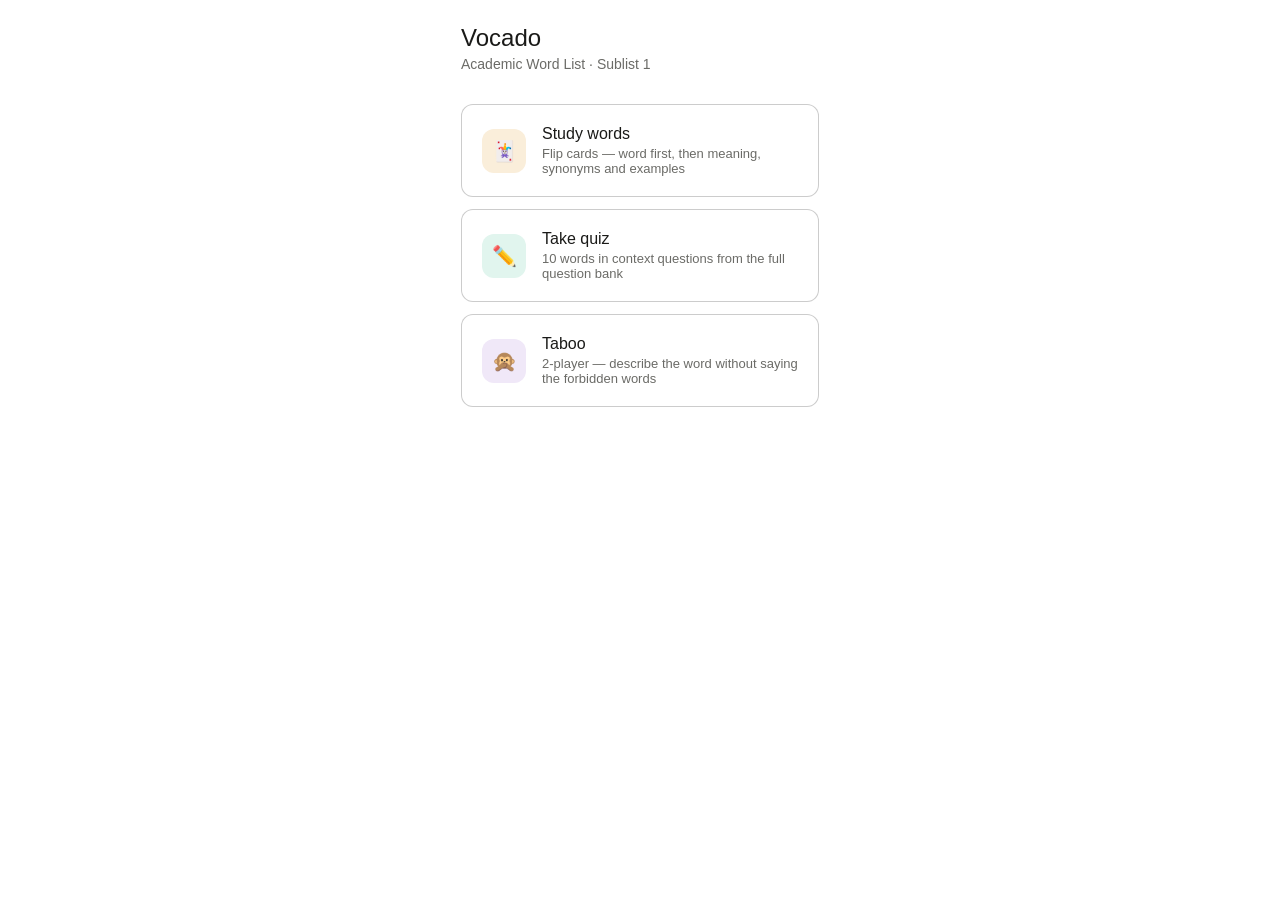
==== index.html @ 725736d5 "Convert prototype to PWA shell #1 - Split into index.html, css/app.css, js/app.js, js/data.js - Adde" ====
<!DOCTYPE html>
<html lang="en">
<head>
<meta charset="UTF-8">
<meta name="viewport" content="width=device-width, initial-scale=1.0">
<meta name="theme-color" content="#1D9E75">
<meta name="apple-mobile-web-app-capable" content="yes">
<meta name="apple-mobile-web-app-status-bar-style" content="default">
<meta name="apple-mobile-web-app-title" content="Vocado">
<link rel="manifest" href="/manifest.json">
<link rel="apple-touch-icon" href="/icons/icon-192.png">
<link rel="stylesheet" href="/css/app.css">
<title>Vocado</title>
</head>
<body>
<div id="app">

<!-- HOME -->
<div id="screen-home" class="screen active">
  <div class="hw">
    <p class="htitle">Vocado</p>
    <p class="hsub">Academic Word List · Sublist 1</p>
    <div class="mode-grid">
      <div class="mode-card" onclick="startStudy()">
        <div class="mode-icon study">🃏</div>
        <div><div class="mode-title">Study words</div><div class="mode-desc">Flip cards — word first, then meaning, synonyms and examples</div></div>
      </div>
      <div class="mode-card" onclick="startQuiz()">
        <div class="mode-icon quiz">✏️</div>
        <div><div class="mode-title">Take quiz</div><div class="mode-desc">10 words in context questions from the full question bank</div></div>
      </div>
      <div class="mode-card" onclick="startTabooSetup()">
        <div class="mode-icon taboo">🙊</div>
        <div><div class="mode-title">Taboo</div><div class="mode-desc">2-player — describe the word without saying the forbidden words</div></div>
      </div>
    </div>
  </div>
</div>

<!-- STUDY -->
<div id="screen-study" class="screen">
  <div class="hdr">
    <button class="back" onclick="goHome()">←</button>
    <span class="hdr-t">Study words</span>
  </div>
  <div class="fc-wrap">
    <div class="fc-counter" id="fc-counter">1 / 60</div>
    <div class="fc-card" id="fc-card" onclick="flipCard()"></div>
    <button class="fc-flip-btn" id="fc-flip-btn" onclick="flipCard()">Tap to reveal →</button>
    <div class="fc-nav">
      <button class="fc-btn" onclick="fcNav(-1)">← Prev</button>
      <button class="fc-btn primary" onclick="fcNav(1)">Next →</button>
    </div>
  </div>
</div>

<!-- QUIZ -->
<div id="screen-question" class="screen">
  <div class="hdr">
    <button class="back" onclick="goHome()">←</button>
    <span class="hdr-t">Quiz</span>
  </div>
  <div class="prog-wrap">
    <div class="prog-lbl" id="qpl">Q1 / 10</div>
    <div class="prog-track"><div class="prog-fill" id="qpf" style="width:10%"></div></div>
  </div>
  <div id="qcontent"></div>
</div>

<!-- TABOO SETUP -->
<div id="screen-taboo-setup" class="screen">
  <div class="hdr">
    <button class="back" onclick="goHome()">←</button>
    <span class="hdr-t">Taboo</span>
  </div>
  <div class="taboo-setup">
    <p class="taboo-intro">
      <strong>How to play:</strong> One player describes the target word to the other — but cannot say the word itself or any of the forbidden words shown on the card.<br><br>
      The guesser looks away while the describer reads the card. Tap <strong>Got it ✓</strong> if the guesser says the word, or <strong>Pass ✗</strong> to skip. 10 cards per round.
    </p>
    <div class="sgrid" style="margin-bottom:1.25rem">
      <div class="sc"><div class="scl">Cards per round</div><div class="scv">10</div></div>
      <div class="sc"><div class="scl">Timer</div><div class="scv" id="taboo-timer-display">30s</div></div>
    </div>
    <div style="display:flex;gap:8px;margin-bottom:1.25rem">
      <button onclick="setTimer(30)" id="tbtn-30" style="flex:1;padding:10px;border:.5px solid var(--taboo-border);border-radius:var(--rad);background:var(--taboo-bg);color:var(--taboo-txt);font-family:inherit;font-size:14px;cursor:pointer">30s</button>
      <button onclick="setTimer(45)" id="tbtn-45" style="flex:1;padding:10px;border:.5px solid var(--border2);border-radius:var(--rad);background:var(--bg);color:var(--txt);font-family:inherit;font-size:14px;cursor:pointer">45s</button>
      <button onclick="setTimer(60)" id="tbtn-60" style="flex:1;padding:10px;border:.5px solid var(--border2);border-radius:var(--rad);background:var(--bg);color:var(--txt);font-family:inherit;font-size:14px;cursor:pointer">60s</button>
      <button onclick="setTimer(0)"  id="tbtn-0"  style="flex:1;padding:10px;border:.5px solid var(--border2);border-radius:var(--rad);background:var(--bg);color:var(--txt);font-family:inherit;font-size:14px;cursor:pointer">No timer</button>
    </div>
    <button class="taboo-start-btn" onclick="startTaboo()">Start game →</button>
  </div>
</div>

<!-- TABOO GAME -->
<div id="screen-taboo" class="screen">
  <div class="hdr">
    <button class="back" onclick="endTaboo()">←</button>
    <span class="hdr-t" id="taboo-hdr">Taboo — Card 1/10</span>
  </div>
  <div class="taboo-card-wrap" id="taboo-content"></div>
</div>

<!-- SUMMARY -->
<div id="screen-summary" class="screen">
  <div class="sw">
    <p class="sh" id="sumh">Done</p>
    <p class="ss" id="sums">AWL Sublist 1</p>
    <div class="sgrid">
      <div class="sc"><div class="scl" id="sum-lbl1">Correct</div><div class="scv" id="sumc">—</div></div>
      <div class="sc"><div class="scl" id="sum-lbl2">Accuracy</div><div class="scv" id="suma">—</div></div>
    </div>
    <p class="slbl" id="missed-lbl">Words to review</p>
    <div class="missed-list" id="missed-list"></div>
    <button class="again" id="again-btn">Play again</button>
    <button class="hret" onclick="goHome()">Back to home</button>
  </div>
</div>

</div><!-- /app -->
<script src="/js/data.js"></script>
<script src="/js/app.js"></script>
</body>
</html>
---- css/app.css ----
*{box-sizing:border-box;margin:0;padding:0}
:root{
  --bg:#fff;--bg2:#f5f5f3;--bg3:#eeece8;
  --txt:#1a1a18;--txt2:#6b6b67;--txt3:#9b9b96;
  --border:rgba(0,0,0,0.12);--border2:rgba(0,0,0,0.2);
  --acc:#1D9E75;--acc-bg:#E1F5EE;--acc-txt:#085041;
  --dan:#D85A30;--dan-bg:#FAECE7;--dan-txt:#4A1B0C;
  --warn-bg:#FAEEDA;--warn-txt:#633806;--warn-border:#C8820A;
  --taboo-bg:#F0E8F8;--taboo-txt:#4A1875;--taboo-border:#8B45C8;
  --rad:8px;--radl:12px
}
@media(prefers-color-scheme:dark){
  :root{
    --bg:#1c1c1a;--bg2:#252522;--bg3:#2e2e2b;
    --txt:#f0ede8;--txt2:#a8a8a2;--txt3:#6e6e68;
    --border:rgba(255,255,255,0.1);--border2:rgba(255,255,255,0.18);
    --acc-bg:#0a3d2a;--acc-txt:#6ee7b7;
    --dan-bg:#3d1a0a;--dan-txt:#fca98a;
    --warn-bg:#3d2a08;--warn-txt:#fcd17a;--warn-border:#C8820A;
    --taboo-bg:#2a1840;--taboo-txt:#d4a8f8;--taboo-border:#8B45C8
  }
}
body{font-family:-apple-system,BlinkMacSystemFont,'Segoe UI',sans-serif;background:var(--bg);color:var(--txt);min-height:100vh}
#app{max-width:390px;margin:0 auto;padding:0 0 2rem}
.screen{display:none}.screen.active{display:block}

/* ── header ── */
.hdr{padding:1.25rem 1rem 0.5rem;display:flex;align-items:center;gap:10px}
.hdr-t{font-size:12px;font-weight:500;color:var(--txt2);letter-spacing:.07em;text-transform:uppercase}
.back{background:none;border:.5px solid var(--border2);border-radius:var(--rad);cursor:pointer;color:var(--txt2);padding:5px 9px;font-size:16px}
.back:hover{background:var(--bg2)}

/* ── progress ── */
.prog-wrap{padding:0 1rem;margin:.25rem 0 0}
.prog-lbl{font-size:12px;color:var(--txt3);margin-bottom:5px}
.prog-track{height:3px;background:var(--bg3);border-radius:2px}
.prog-fill{height:100%;background:var(--acc);border-radius:2px;transition:width .4s}

/* ── home ── */
.hw{padding:1.5rem 1rem}
.htitle{font-size:24px;font-weight:500;margin-bottom:4px}
.hsub{font-size:14px;color:var(--txt2);margin-bottom:2rem}
.mode-grid{display:flex;flex-direction:column;gap:12px}
.mode-card{padding:1.25rem;border:.5px solid var(--border2);border-radius:var(--radl);background:var(--bg);cursor:pointer;display:flex;align-items:center;gap:16px;transition:all .12s}
.mode-card:hover{background:var(--bg2)}
.mode-icon{width:44px;height:44px;border-radius:var(--radl);display:flex;align-items:center;justify-content:center;font-size:20px;flex-shrink:0}
.mode-icon.study{background:var(--warn-bg)}
.mode-icon.quiz{background:var(--acc-bg)}
.mode-icon.taboo{background:var(--taboo-bg)}
.mode-title{font-size:16px;font-weight:500;margin-bottom:3px}
.mode-desc{font-size:13px;color:var(--txt2)}

/* ── flashcard ── */
.fc-wrap{padding:1rem}
.fc-counter{font-size:12px;color:var(--txt3);text-align:center;margin-bottom:.75rem}
.fc-card{background:var(--bg2);border:.5px solid var(--border);border-radius:var(--radl);padding:1.75rem 1.5rem;min-height:240px;display:flex;flex-direction:column;justify-content:center;align-items:center;gap:.5rem;cursor:pointer;transition:background .12s;position:relative}
.fc-card:active{background:var(--bg3)}
.fc-front{display:flex;flex-direction:column;align-items:center;gap:.4rem;width:100%}
.fc-word{font-size:32px;font-weight:500;text-align:center}
.fc-pos{font-size:13px;color:var(--txt3)}
.fc-flip-hint{font-size:12px;color:var(--txt3);margin-top:.75rem;display:flex;align-items:center;gap:5px}
.fc-back{width:100%;display:flex;flex-direction:column;gap:.85rem}
.fc-divider{height:.5px;background:var(--border);width:100%}
.fc-row{display:flex;flex-direction:column;gap:3px}
.fc-lbl{font-size:11px;font-weight:500;color:var(--txt3);letter-spacing:.07em;text-transform:uppercase}
.fc-val{font-size:15px;line-height:1.5}
.fc-syn{color:var(--acc)}
.fc-ant{color:var(--dan)}
.fc-ex{font-style:italic;color:var(--txt2)}
.fc-ex strong{font-style:normal;color:var(--txt);font-weight:500}
.fc-nav{display:flex;gap:8px;margin-top:.75rem}
.fc-btn{flex:1;padding:13px;border:.5px solid var(--border2);border-radius:var(--radl);background:var(--bg);color:var(--txt);font-size:14px;font-family:inherit;cursor:pointer;display:flex;align-items:center;justify-content:center;gap:6px}
.fc-btn:hover{background:var(--bg2)}
.fc-btn.primary{background:var(--warn-bg);color:var(--warn-txt);border-color:var(--warn-border)}
.fc-btn.primary:hover{opacity:.88}
.fc-flip-btn{width:100%;padding:13px;border:.5px solid var(--border2);border-radius:var(--radl);background:var(--bg);color:var(--txt2);font-size:14px;font-family:inherit;cursor:pointer;margin-top:.75rem}
.fc-flip-btn:hover{background:var(--bg2)}

/* ── quiz ── */
.pcard{margin:.75rem 1rem 0;background:var(--bg2);border:.5px solid var(--border);border-radius:var(--radl);padding:1.25rem}
.badge{display:inline-block;font-size:11px;font-weight:500;color:var(--acc-txt);background:var(--acc-bg);padding:3px 10px;border-radius:20px;margin-bottom:.75rem}
.passage{font-size:15px;line-height:1.7}
.blank{display:inline-block;width:72px;border-bottom:1.5px solid var(--txt);vertical-align:baseline;margin:0 2px}
.opts{padding:0 1rem;margin-top:.75rem;display:flex;flex-direction:column;gap:8px}
.opt{width:100%;padding:14px 16px;border:.5px solid var(--border2);border-radius:var(--radl);background:var(--bg);color:var(--txt);font-size:15px;font-family:inherit;cursor:pointer;text-align:left;display:flex;align-items:center;gap:12px;transition:background .12s}
.opt:hover:not(:disabled){background:var(--bg2)}
.opt-k{font-weight:500;font-size:13px;width:20px;flex-shrink:0}
.submit-wrap{padding:0 1rem;margin-top:.75rem}
.submit-btn{width:100%;padding:14px;border:none;border-radius:var(--radl);background:var(--acc);color:#fff;font-size:15px;font-weight:500;font-family:inherit;cursor:pointer}
.submit-btn:disabled{opacity:.3;cursor:not-allowed}
.submit-btn:not(:disabled):hover{opacity:.88}
.fbcard{margin:.75rem 1rem 0;padding:1.25rem;border-radius:var(--radl);border:.5px solid var(--border);background:var(--bg2);animation:su .2s ease}
@keyframes su{from{opacity:0;transform:translateY(5px)}to{opacity:1;transform:translateY(0)}}
.fb-hd{display:flex;align-items:center;gap:8px;margin-bottom:.6rem}
.fb-lbl{font-size:14px;font-weight:500}
.fb-lbl.ok{color:var(--acc)}.fb-lbl.bad{color:var(--dan)}
.fb-txt{font-size:14px;line-height:1.65}
.nxt{display:block;margin:.75rem 1rem 0;width:calc(100% - 2rem);padding:14px;border:.5px solid var(--border2);border-radius:var(--radl);background:var(--bg);color:var(--txt);font-size:15px;font-weight:500;font-family:inherit;cursor:pointer}
.nxt:hover{background:var(--bg2)}

/* ── taboo ── */
.taboo-setup{padding:1rem}
.taboo-intro{font-size:14px;color:var(--txt2);margin-bottom:1.25rem;line-height:1.65}
.taboo-start-btn{width:100%;padding:15px;border:none;border-radius:var(--radl);background:var(--taboo-border);color:#fff;font-size:16px;font-weight:500;font-family:inherit;cursor:pointer}
.taboo-start-btn:hover{opacity:.9}
.taboo-card-wrap{padding:1rem}
.taboo-reveal-wrap{display:flex;flex-direction:column;align-items:center;justify-content:center;min-height:320px;background:var(--bg2);border:.5px solid var(--border);border-radius:var(--radl);padding:2rem 1.5rem;gap:1rem}
.taboo-ready-lbl{font-size:13px;color:var(--txt3);text-align:center}
.taboo-ready-word{font-size:18px;font-weight:500;color:var(--txt3);text-align:center;letter-spacing:.2em}
.taboo-show-btn{padding:14px 32px;border:none;border-radius:var(--radl);background:var(--taboo-border);color:#fff;font-size:15px;font-weight:500;font-family:inherit;cursor:pointer}
.taboo-show-btn:hover{opacity:.9}
.taboo-card{width:100%;background:var(--taboo-bg);border:2px solid var(--taboo-border);border-radius:var(--radl);padding:1.5rem;display:flex;flex-direction:column;gap:1rem;animation:su .2s ease}
.taboo-target-lbl{font-size:11px;font-weight:500;color:var(--taboo-txt);letter-spacing:.08em;text-transform:uppercase}
.taboo-target-word{font-size:36px;font-weight:600;color:var(--taboo-txt);line-height:1.1}
.taboo-target-pos{font-size:13px;color:var(--taboo-txt);opacity:.7}
.taboo-forbidden-lbl{font-size:11px;font-weight:500;color:var(--dan);letter-spacing:.08em;text-transform:uppercase;margin-top:.25rem}
.taboo-forbidden-list{display:flex;flex-wrap:wrap;gap:6px}
.taboo-chip{padding:4px 12px;border:.5px solid var(--dan);border-radius:20px;font-size:13px;color:var(--dan-txt);background:var(--dan-bg);text-decoration:line-through}
.taboo-timer{font-size:28px;font-weight:500;text-align:center;color:var(--taboo-txt);min-width:48px}
.taboo-timer.warning{color:var(--dan)}
.taboo-actions{display:flex;gap:8px;margin-top:.25rem}
.taboo-pass{flex:1;padding:14px;border:.5px solid var(--border2);border-radius:var(--radl);background:var(--bg);color:var(--txt2);font-size:15px;font-family:inherit;cursor:pointer}
.taboo-pass:hover{background:var(--bg2)}
.taboo-got{flex:2;padding:14px;border:none;border-radius:var(--radl);background:var(--acc);color:#fff;font-size:15px;font-weight:500;font-family:inherit;cursor:pointer}
.taboo-got:hover{opacity:.9}

/* ── summary ── */
.sw{padding:1.25rem 1rem}
.sh{font-size:20px;font-weight:500;margin-bottom:3px}
.ss{font-size:14px;color:var(--txt2);margin-bottom:1.25rem}
.sgrid{display:grid;grid-template-columns:repeat(2,minmax(0,1fr));gap:10px;margin-bottom:1.25rem}
.sc{background:var(--bg2);border-radius:var(--radl);padding:1rem}
.scl{font-size:12px;color:var(--txt2);margin-bottom:3px}
.scv{font-size:24px;font-weight:500}
.slbl{font-size:11px;font-weight:500;color:var(--txt3);letter-spacing:.08em;text-transform:uppercase;margin-bottom:8px}
.missed-list{margin-bottom:1.5rem}
.missed-item{display:flex;align-items:center;justify-content:space-between;padding:9px 0;border-bottom:.5px solid var(--border);font-size:13px}
.missed-item:last-child{border-bottom:none}
.missed-word{font-weight:500}
.missed-def{color:var(--txt2);font-size:12px;max-width:60%;text-align:right}
.again{width:100%;padding:14px;border:none;border-radius:var(--radl);background:var(--acc);color:#fff;font-size:15px;font-weight:500;font-family:inherit;cursor:pointer;margin-bottom:8px}
.again:hover{opacity:.9}
.hret{width:100%;padding:14px;border:.5px solid var(--border2);border-radius:var(--radl);background:var(--bg);color:var(--txt);font-size:15px;font-family:inherit;cursor:pointer}
.hret:hover{background:var(--bg2)}
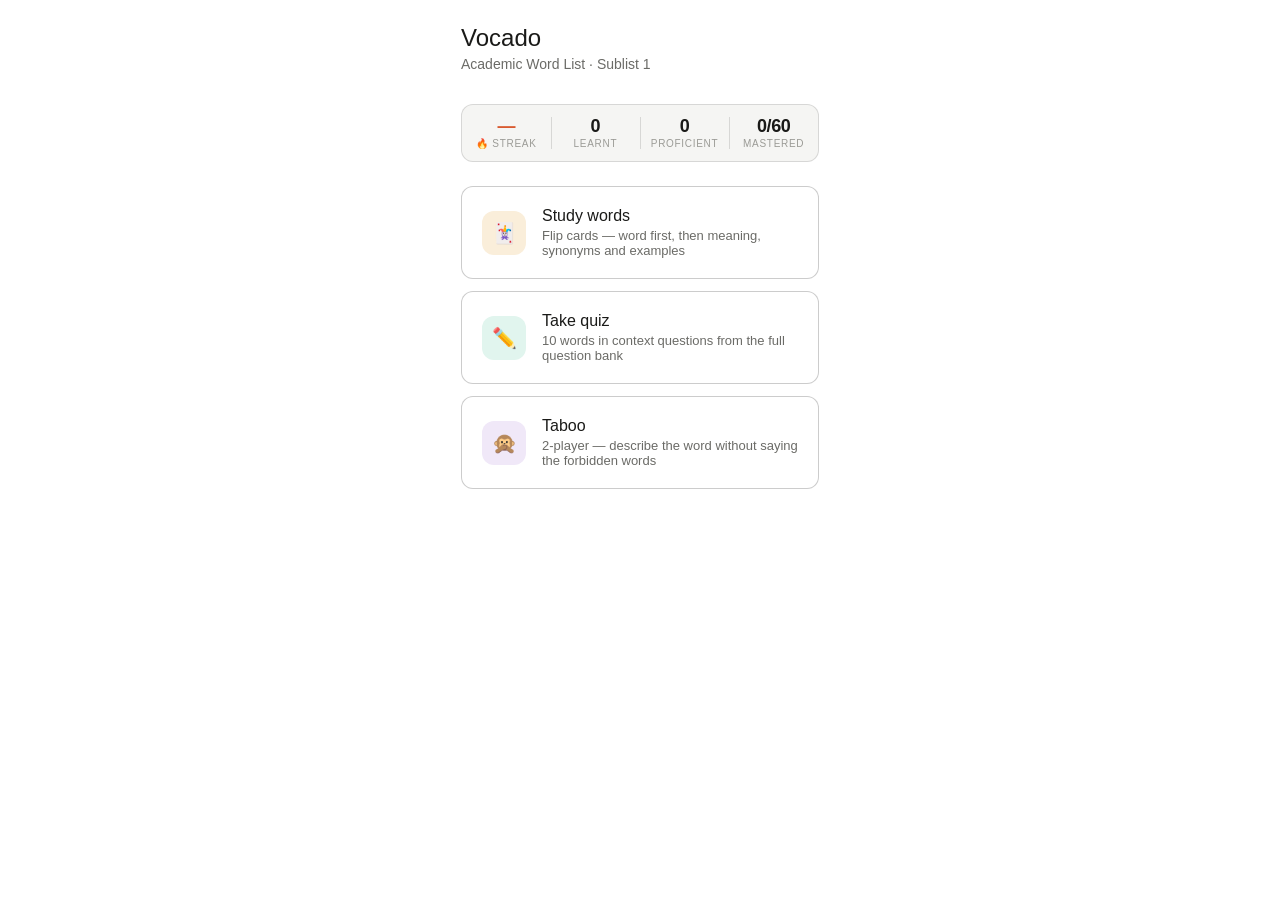
==== commit f4e8985e: "Add word status progression with Anki-style scheduling #4 - New js/db.js: IndexedDB wrapper (questio" ====
--- a/index.html
+++ b/index.html
@@ -20,6 +20,29 @@
   <div class="hw">
     <p class="htitle">Vocado</p>
     <p class="hsub">Academic Word List · Sublist 1</p>
+
+    <div class="stats-strip" id="stats-strip">
+      <div class="stat">
+        <span class="stat-val streak" id="stat-streak">—</span>
+        <span class="stat-lbl">🔥 Streak</span>
+      </div>
+      <div class="stat-div"></div>
+      <div class="stat">
+        <span class="stat-val" id="stat-learnt">0</span>
+        <span class="stat-lbl">Learnt</span>
+      </div>
+      <div class="stat-div"></div>
+      <div class="stat">
+        <span class="stat-val" id="stat-proficient">0</span>
+        <span class="stat-lbl">Proficient</span>
+      </div>
+      <div class="stat-div"></div>
+      <div class="stat">
+        <span class="stat-val" id="stat-mastered">0/60</span>
+        <span class="stat-lbl">Mastered</span>
+      </div>
+    </div>
+
     <div class="mode-grid">
       <div class="mode-card" onclick="startStudy()">
         <div class="mode-icon study">🃏</div>
@@ -119,6 +142,7 @@
 
 </div><!-- /app -->
 <script src="/js/data.js"></script>
+<script src="/js/db.js"></script>
 <script src="/js/app.js"></script>
 </body>
 </html>
--- a/css/app.css
+++ b/css/app.css
@@ -35,6 +35,14 @@
 .prog-lbl{font-size:12px;color:var(--txt3);margin-bottom:5px}
 .prog-track{height:3px;background:var(--bg3);border-radius:2px}
 .prog-fill{height:100%;background:var(--acc);border-radius:2px;transition:width .4s}
+
+/* ── stats strip ── */
+.stats-strip{display:flex;margin:0 0 1.5rem;background:var(--bg2);border:.5px solid var(--border);border-radius:var(--radl);overflow:hidden}
+.stat{flex:1;display:flex;flex-direction:column;align-items:center;padding:.75rem .25rem;gap:3px}
+.stat-val{font-size:18px;font-weight:600;color:var(--txt);line-height:1;letter-spacing:-.02em}
+.stat-val.streak{color:var(--dan)}
+.stat-lbl{font-size:10px;color:var(--txt3);text-transform:uppercase;letter-spacing:.07em;font-weight:500}
+.stat-div{width:.5px;background:var(--border);margin:.75rem 0;flex-shrink:0}
 
 /* ── home ── */
 .hw{padding:1.5rem 1rem}
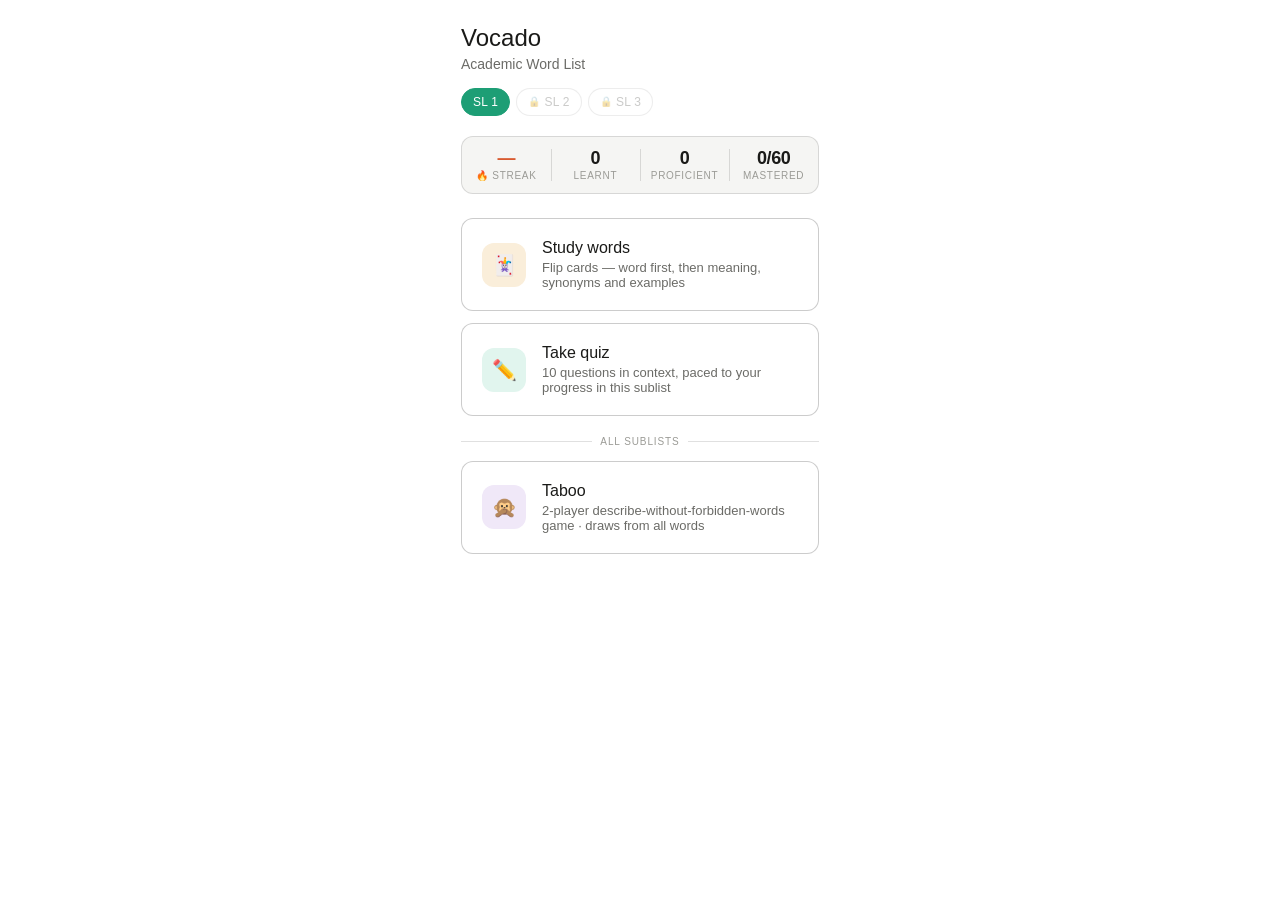
==== commit 6a217d08: "Add multi-sublist architecture: progressive unlock, cross-sublist Taboo, Review All mode (closes #14" ====
--- a/index.html
+++ b/index.html
@@ -4,6 +4,7 @@
 <meta charset="UTF-8">
 <meta name="viewport" content="width=device-width, initial-scale=1.0">
 <meta name="theme-color" content="#1D9E75">
+<meta name="mobile-web-app-capable" content="yes">
 <meta name="apple-mobile-web-app-capable" content="yes">
 <meta name="apple-mobile-web-app-status-bar-style" content="default">
 <meta name="apple-mobile-web-app-title" content="Vocado">
@@ -19,7 +20,9 @@
 <div id="screen-home" class="screen active">
   <div class="hw">
     <p class="htitle">Vocado</p>
-    <p class="hsub">Academic Word List · Sublist 1</p>
+    <p class="hsub">Academic Word List</p>
+
+    <div class="sl-strip" id="sl-strip"></div>
 
     <div class="stats-strip" id="stats-strip">
       <div class="stat">
@@ -50,11 +53,20 @@
       </div>
       <div class="mode-card" onclick="startQuiz()">
         <div class="mode-icon quiz">✏️</div>
-        <div><div class="mode-title">Take quiz</div><div class="mode-desc">10 words in context questions from the full question bank</div></div>
+        <div><div class="mode-title">Take quiz</div><div class="mode-desc">10 questions in context, paced to your progress in this sublist</div></div>
       </div>
+    </div>
+
+    <div class="section-sep"><span class="section-sep-lbl">All sublists</span></div>
+
+    <div class="mode-grid">
       <div class="mode-card" onclick="startTabooSetup()">
         <div class="mode-icon taboo">🙊</div>
-        <div><div class="mode-title">Taboo</div><div class="mode-desc">2-player — describe the word without saying the forbidden words</div></div>
+        <div><div class="mode-title">Taboo</div><div class="mode-desc">2-player describe-without-forbidden-words game · draws from all words</div></div>
+      </div>
+      <div class="mode-card mode-review" id="review-all-card" onclick="startReviewAll()" style="display:none">
+        <div class="mode-icon review">🔄</div>
+        <div><div class="mode-title">Review All</div><div class="mode-desc">Mixed 10-question session across all mastered sublists</div></div>
       </div>
     </div>
   </div>
@@ -142,6 +154,7 @@
 
 </div><!-- /app -->
 <script src="/js/data.js"></script>
+<script src="/js/question-bank.js"></script>
 <script src="/js/db.js"></script>
 <script src="/js/app.js"></script>
 </body>
--- a/css/app.css
+++ b/css/app.css
@@ -47,16 +47,38 @@
 /* ── home ── */
 .hw{padding:1.5rem 1rem}
 .htitle{font-size:24px;font-weight:500;margin-bottom:4px}
-.hsub{font-size:14px;color:var(--txt2);margin-bottom:2rem}
+.hsub{font-size:14px;color:var(--txt2);margin-bottom:1rem}
+
+/* sublist strip */
+.sl-strip{display:flex;gap:6px;overflow-x:auto;scrollbar-width:none;padding-bottom:1.25rem}
+.sl-strip::-webkit-scrollbar{display:none}
+.sl-pill{flex-shrink:0;height:28px;padding:0 11px;border-radius:14px;border:.5px solid var(--border2);background:var(--bg);color:var(--txt2);font-size:12px;font-weight:500;font-family:inherit;letter-spacing:.02em;cursor:pointer;display:inline-flex;align-items:center;gap:4px;transition:background .12s,border-color .12s,color .12s}
+.sl-pill.active{background:var(--acc);border-color:var(--acc);color:#fff}
+.sl-pill:not(.active):not(.locked):hover{background:var(--bg2)}
+.sl-pill.locked{opacity:.35;cursor:not-allowed;pointer-events:none}
+.sl-lock{font-size:10px;line-height:1}
+
+/* section separator */
+.section-sep{display:flex;align-items:center;gap:8px;margin:1.25rem 0 .85rem}
+.section-sep::before,.section-sep::after{content:'';flex:1;height:.5px;background:var(--border)}
+.section-sep-lbl{font-size:10px;font-weight:500;color:var(--txt3);text-transform:uppercase;letter-spacing:.09em;white-space:nowrap}
+
+/* mode cards */
 .mode-grid{display:flex;flex-direction:column;gap:12px}
-.mode-card{padding:1.25rem;border:.5px solid var(--border2);border-radius:var(--radl);background:var(--bg);cursor:pointer;display:flex;align-items:center;gap:16px;transition:all .12s}
+.mode-card{padding:1.25rem;border:.5px solid var(--border2);border-radius:var(--radl);background:var(--bg);cursor:pointer;display:flex;align-items:center;gap:16px;transition:background .12s,border-color .12s}
 .mode-card:hover{background:var(--bg2)}
 .mode-icon{width:44px;height:44px;border-radius:var(--radl);display:flex;align-items:center;justify-content:center;font-size:20px;flex-shrink:0}
 .mode-icon.study{background:var(--warn-bg)}
 .mode-icon.quiz{background:var(--acc-bg)}
 .mode-icon.taboo{background:var(--taboo-bg)}
+.mode-icon.review{background:var(--acc);color:#fff}
 .mode-title{font-size:16px;font-weight:500;margin-bottom:3px}
 .mode-desc{font-size:13px;color:var(--txt2)}
+
+/* review all card — green border + tinted title */
+.mode-card.mode-review{border-color:var(--acc);border-width:1px}
+.mode-card.mode-review:hover{background:var(--acc-bg)}
+.mode-card.mode-review .mode-title{color:var(--acc-txt)}
 
 /* ── flashcard ── */
 .fc-wrap{padding:1rem}
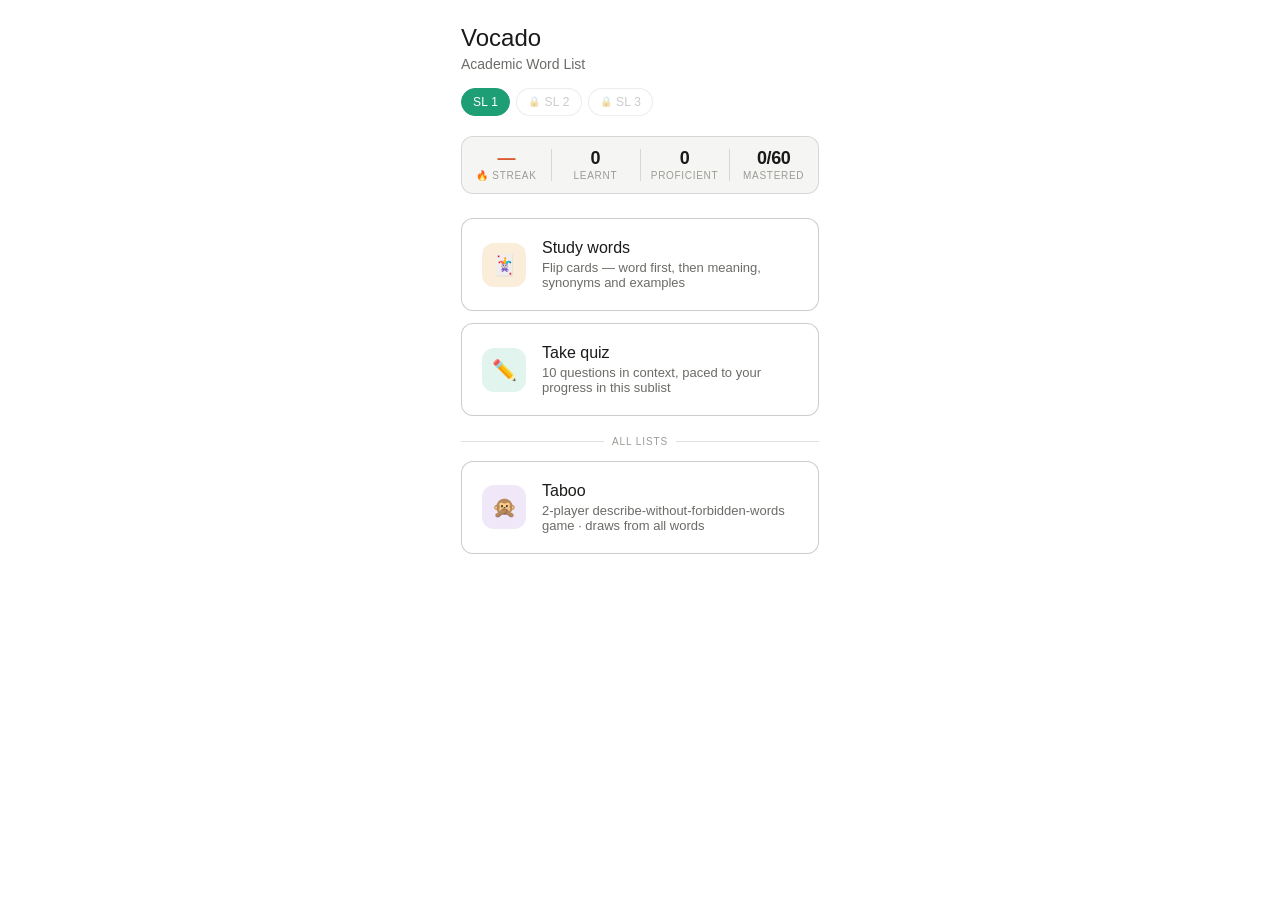
==== commit 3286ef38: "Fix "All sublists" label in home screen section separator Co-Authored-By: Claude Sonnet 4.6 <noreply" ====
--- a/index.html
+++ b/index.html
@@ -57,7 +57,7 @@
       </div>
     </div>
 
-    <div class="section-sep"><span class="section-sep-lbl">All sublists</span></div>
+    <div class="section-sep"><span class="section-sep-lbl">All lists</span></div>
 
     <div class="mode-grid">
       <div class="mode-card" onclick="startTabooSetup()">
